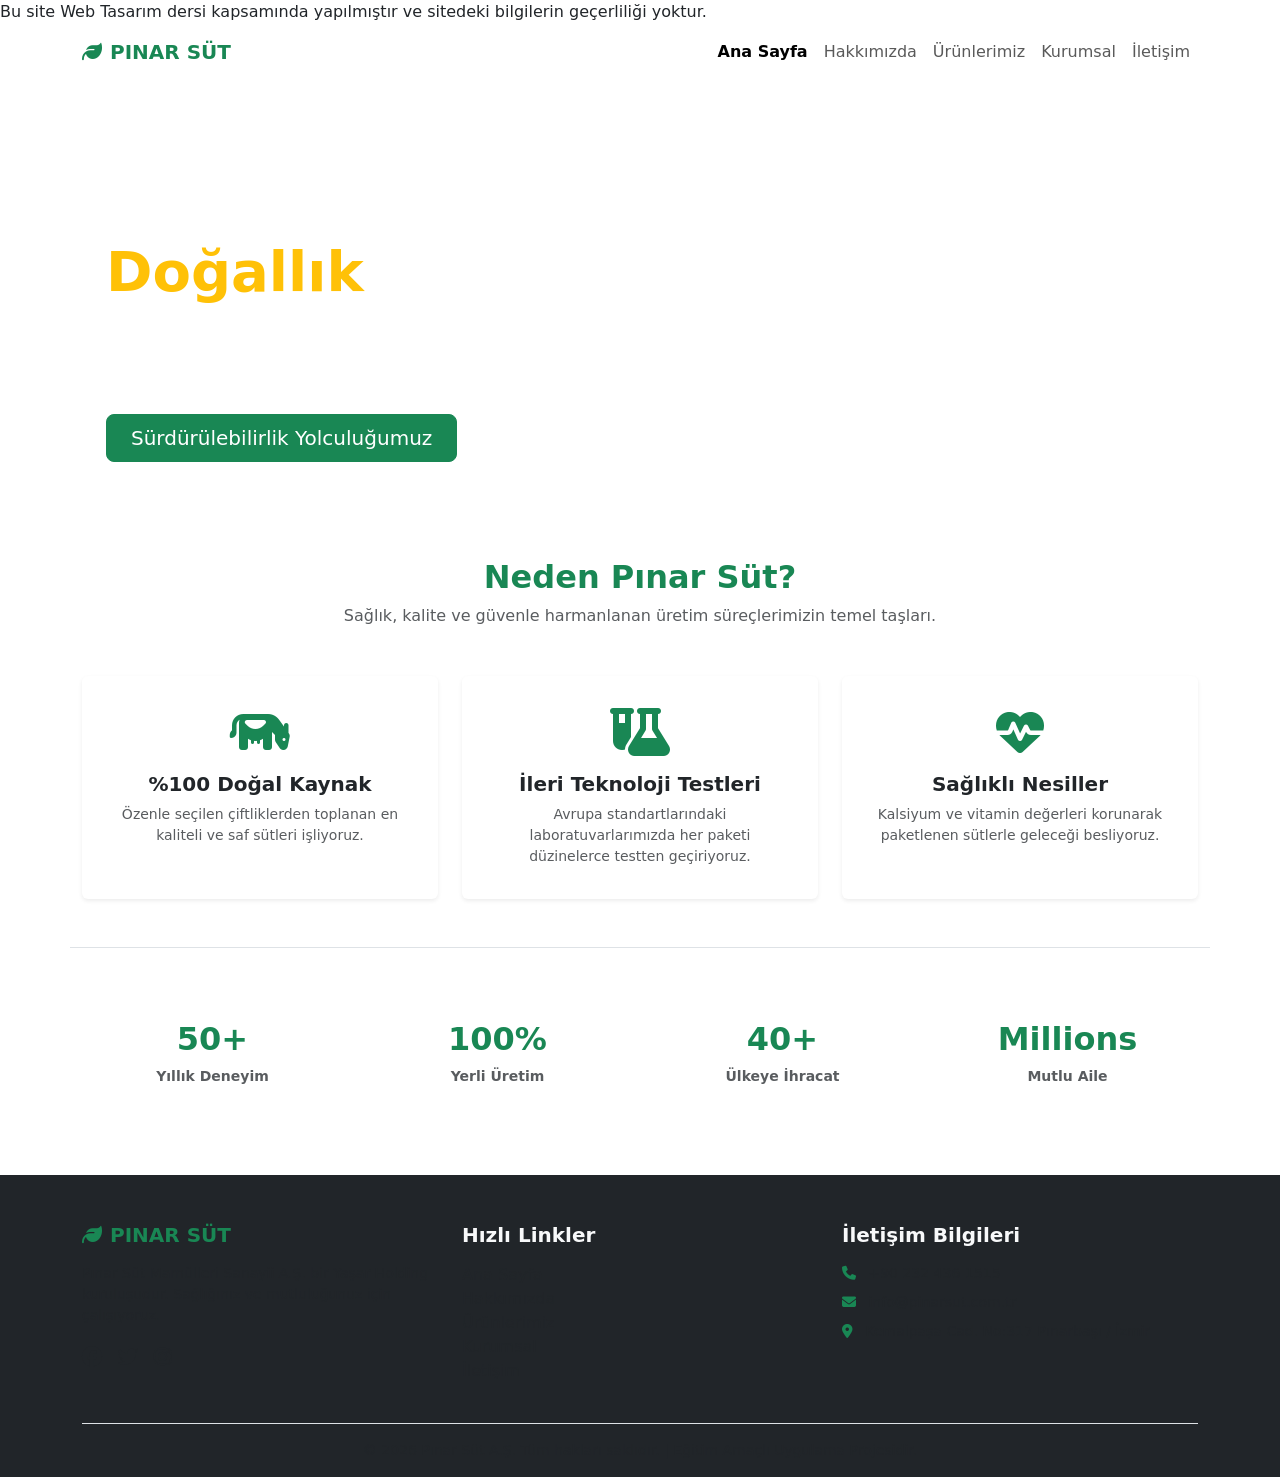
==== index.html @ a14b768b "Add files via upload" ====
<!DOCTYPE html>
<html lang="tr">
<head>
    <meta charset="UTF-8">
    <meta name="viewport" content="width=device-width, initial-scale=1.0">
    <title>Pınar Süt - Yaşam Pınarım | Ana Sayfa</title>
    <link href="https://cdn.jsdelivr.net/npm/bootstrap@5.3.0/dist/css/bootstrap.min.css" rel="stylesheet">
    <link rel="stylesheet" href="https://cdnjs.cloudflare.com/ajax/libs/font-awesome/6.4.0/css/all.min.css">
    <link rel="stylesheet" href="css/style.css">
</head>
<body>

    <div class="top-warning-bar">
        Bu site Web Tasarım dersi kapsamında yapılmıştır ve sitedeki bilgilerin geçerliliği yoktur.
    </div>

    <nav class="navbar navbar-expand-lg navbar-light bg-white sticky-nav">
        <div class="container">
            <a class="navbar-brand fw-bold text-success" href="index.html">
                <i class="fa-solid fa-leaf me-2"></i>PINAR SÜT
            </a>
            <button class="navbar-toggler" type="button" data-bs-toggle="collapse" data-bs-target="#pinarNavbar">
                <span class="navbar-toggler-icon"></span>
            </button>
            <div class="collapse navbar-collapse" id="pinarNavbar">
                <ul class="navbar-nav ms-auto mb-2 mb-lg-0">
                    <li class="nav-item"><a class="nav-link active fw-bold" href="index.html">Ana Sayfa</a></li>
                    <li class="nav-item"><a class="nav-link" href="hakkimizda.html">Hakkımızda</a></li>
                    <li class="nav-item"><a class="nav-link" href="hizmetler.html">Ürünlerimiz</a></li>
                    <li class="nav-item"><a class="nav-link" href="kurumsal.html">Kurumsal</a></li>
                    <li class="nav-item"><a class="nav-link" href="iletisim.html">İletişim</a></li>
                </ul>
            </div>
        </div>
    </nav>

    <header class="hero-section text-white d-flex align-items-center">
        <div class="container text-center text-md-start">
            <div class="col-lg-6 bg-dark-overlay p-4 rounded">
                <h1 class="display-4 fw-bold">Nesillerdir Büyüten <span class="text-warning">Doğallık</span></h1>
                <p class="lead my-4">1973'ten beri her gün aynı sevgi ve titizlikle en taze sütleri sofralarınıza ulaştırıyoruz.</p>
                <button class="btn btn-success btn-lg px-4" id="heroBtn">Sürdürülebilirlik Yolculuğumuz</button>
            </div>
        </div>
    </header>

    <main class="container my-5 py-4">
        <div class="text-center mb-5">
            <h2 class="fw-bold text-success">Neden Pınar Süt?</h2>
            <p class="text-muted">Sağlık, kalite ve güvenle harmanlanan üretim süreçlerimizin temel taşları.</p>
        </div>
        
        <div class="row g-4">
            <div class="col-md-4">
                <div class="card h-100 text-center border-0 shadow-sm p-3 card-hover">
                    <div class="card-body">
                        <i class="fa-solid fa-cow fa-3x text-success mb-3"></i>
                        <h5 class="card-title fw-bold text-primary-dark">%100 Doğal Kaynak</h5>
                        <p class="card-text text-muted small">Özenle seçilen çiftliklerden toplanan en kaliteli ve saf sütleri işliyoruz.</p>
                    </div>
                </div>
            </div>
            <div class="col-md-4">
                <div class="card h-100 text-center border-0 shadow-sm p-3 card-hover">
                    <div class="card-body">
                        <i class="fa-solid fa-flask-vial fa-3x text-success mb-3"></i>
                        <h5 class="card-title fw-bold text-primary-dark">İleri Teknoloji Testleri</h5>
                        <p class="card-text text-muted small">Avrupa standartlarındaki laboratuvarlarımızda her paketi düzinelerce testten geçiriyoruz.</p>
                    </div>
                </div>
            </div>
            <div class="col-md-4">
                <div class="card h-100 text-center border-0 shadow-sm p-3 card-hover">
                    <div class="card-body">
                        <i class="fa-solid fa-heart-pulse fa-3x text-success mb-3"></i>
                        <h5 class="card-title fw-bold text-primary-dark">Sağlıklı Nesiller</h5>
                        <p class="card-text text-muted small">Kalsiyum ve vitamin değerleri korunarak paketlenen sütlerle geleceği besliyoruz.</p>
                    </div>
                </div>
            </div>
        </div>

        <div class="row text-center mt-5 pt-5 border-top g-4">
            <div class="col-6 col-md-3">
                <h2 class="fw-bold text-success">50+</h2>
                <p class="text-muted small fw-bold">Yıllık Deneyim</p>
            </div>
            <div class="col-6 col-md-3">
                <h2 class="fw-bold text-success">100%</h2>
                <p class="text-muted small fw-bold">Yerli Üretim</p>
            </div>
            <div class="col-6 col-md-3">
                <h2 class="fw-bold text-success">40+</h2>
                <p class="text-muted small fw-bold">Ülkeye İhracat</p>
            </div>
            <div class="col-6 col-md-3">
                <h2 class="fw-bold text-success">Millions</h2>
                <p class="text-muted small fw-bold">Mutlu Aile</p>
            </div>
        </div>
    </main>

    <footer class="bg-dark text-white pt-5 pb-3">
        <div class="container">
            <div class="row g-4">
                <div class="col-md-4">
                    <h5 class="fw-bold text-success mb-3"><i class="fa-solid fa-leaf me-2"></i>PINAR SÜT</h5>
                    <p class="text-muted small">Pınar Süt Mamülleri Sanayii A.Ş. bir Yaşar Holding kuruluşudur. Sağlığınız ve mutluluğunuz için çalışıyoruz.</p>
                    <div class="d-flex gap-3 fs-5 mt-3">
                        <a href="#" class="text-muted hover-icon"><i class="fa-brands fa-facebook"></i></a>
                        <a href="#" class="text-muted hover-icon"><i class="fa-brands fa-twitter"></i></a>
                        <a href="#" class="text-muted hover-icon"><i class="fa-brands fa-instagram"></i></a>
                    </div>
                </div>
                <div class="col-md-4">
                    <h5 class="fw-bold text-light mb-3">Hızlı Linkler</h5>
                    <ul class="list-unstyled footer-links">
                        <li><a href="index.html" class="text-muted text-decoration-none">Ana Sayfa</a></li>
                        <li><a href="hakkimizda.html" class="text-muted text-decoration-none">Hakkımızda</a></li>
                        <li><a href="hizmetler.html" class="text-muted text-decoration-none">Ürünlerimiz</a></li>
                        <li><a href="kurumsal.html" class="text-muted text-decoration-none">Kurumsal</a></li>
                        <li><a href="iletisim.html" class="text-muted text-decoration-none">İletişim</a></li>
                    </ul>
                </div>
                <div class="col-md-4">
                    <h5 class="fw-bold text-light mb-3">İletişim Bilgileri</h5>
                    <ul class="list-unstyled text-muted small">
                        <li class="mb-2"><i class="fa-solid fa-phone me-2 text-success"></i> +90 232 436 1515</li>
                        <li class="mb-2"><i class="fa-solid fa-envelope me-2 text-success"></i> info@pinarsut.com.tr</li>
                        <li class="mb-2"><i class="fa-solid fa-location-dot me-2 text-success"></i> Kemalpaşa Cad. No:317 Pınarbaşı / İzmir</li>
                    </ul>
                </div>
            </div>
            <div class="text-center text-muted small mt-4 pt-3 border-top">
                &copy; 2026 Pınar Süt A.Ş. Tüm hakları saklıdır. | Eğitim Amaçlı Uygulama Projesidir.
            </div>
        </div>
    </footer>

    <script src="https://cdn.jsdelivr.net/npm/bootstrap@5.3.0/dist/js/bootstrap.bundle.min.js"></script>
    <script src="js/script.js"></script>
</body>
</html>
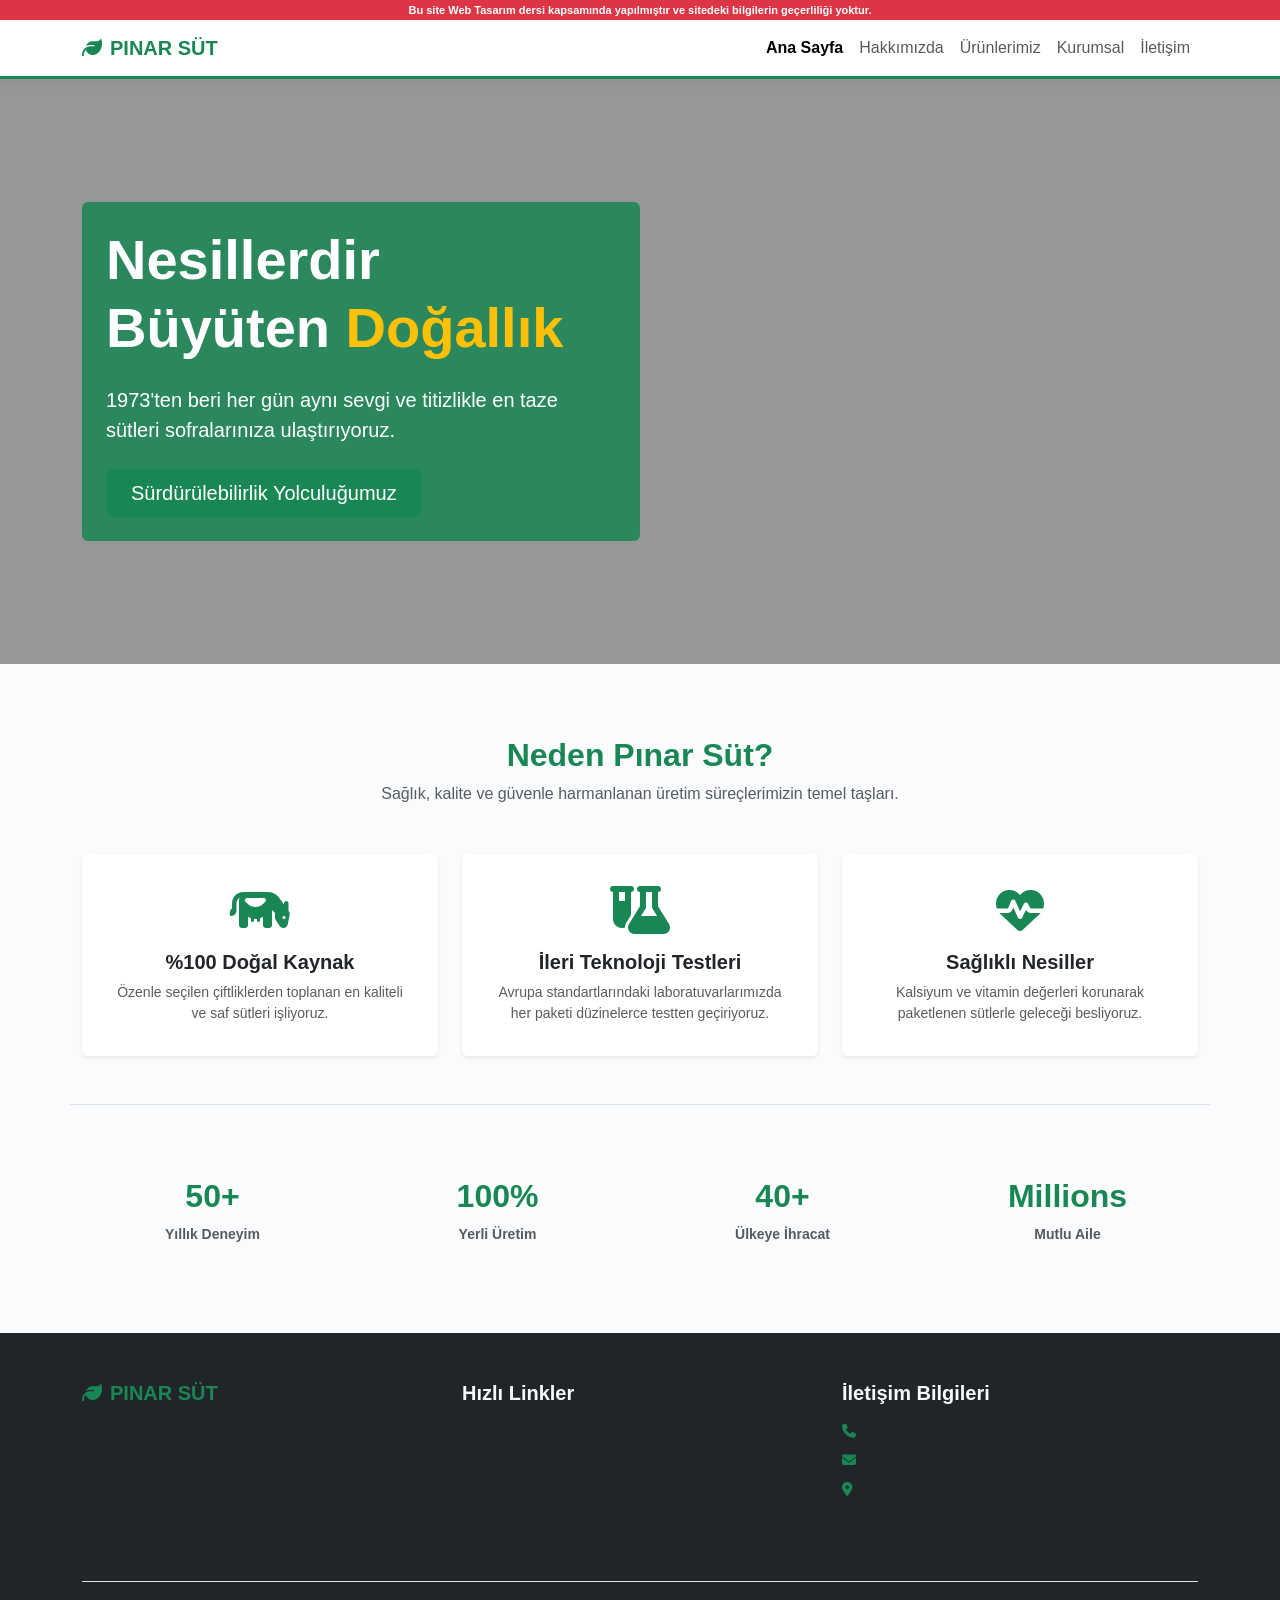
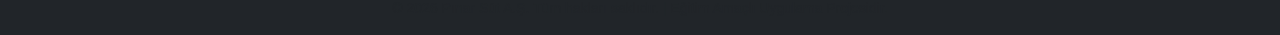
==== commit f42b9ff6: "Add files via upload" ====
--- a/css/style.css
+++ b/css/style.css
@@ -0,0 +1,76 @@
+/* GENEL DOĞRULAMA AYARLARI */
+body {
+    font-family: 'Segoe UI', Arial, sans-serif;
+    background-color: #fafbfc;
+    color: #2c3e50;
+    padding-top: 20px; /* Kırmızı sabit bar için zorunlu alan boşluğu */
+}
+
+/* KURAL 4: Sabit Üst Kırmızı Uyarı Alanı */
+.top-warning-bar {
+    position: fixed;
+    top: 0;
+    left: 0;
+    width: 100%;
+    height: 20px;
+    background-color: #dc3545; /* Kırmızı */
+    color: #ffffff; /* Beyaz */
+    text-align: center;
+    font-size: 11px;
+    line-height: 20px;
+    z-index: 9999;
+    font-weight: bold;
+}
+
+/* Yapışkan Navigasyon Çubuğu */
+.sticky-nav {
+    position: sticky;
+    top: 20px; /* Kırmızı uyarının hemen altında kalması için */
+    z-index: 1000;
+    border-bottom: 3px solid #198754; /* Pınar Yeşili Çizgi */
+    box-shadow: 0 4px 10px rgba(0,0,0,0.05);
+}
+
+/* HERO ALANI (Pınar Görsel Dil Uyumu) */
+.hero-section {
+    background: linear-gradient(rgba(0, 0, 0, 0.4), rgba(0, 0, 0, 0.4)), url('https://images.unsplash.com/photo-1527018601619-a508a2be00cd?q=80&w=1920') no-repeat center center;
+    background-size: cover;
+    height: 65vh;
+    min-height: 400px;
+}
+.bg-dark-overlay {
+    background: rgba(25, 135, 84, 0.85); /* Saydam Pınar Yeşili Tonu Overlay */
+}
+
+/* ALT SAYFA HERO YAPISI */
+.sub-hero {
+    background: linear-gradient(rgba(25, 135, 84, 0.9), rgba(11, 94, 55, 0.9));
+    padding: 50px 0;
+}
+
+/* Kart Hover Efektleri ve Özel Border */
+.border-top-success {
+    border-top: 4px solid #198754 !important;
+}
+.card-hover:hover {
+    transform: translateY(-5px);
+    transition: transform 0.3s ease;
+    box-shadow: 0 8px 15px rgba(0,0,0,0.1) !important;
+}
+
+.footer-links a:hover {
+    color: #198754 !important;
+    padding-left: 4px;
+    transition: all 0.2s ease;
+}
+
+/* RESPONSIVE AYARLAR (KURAL 7) */
+@media (max-width: 768px) {
+    .hero-section {
+        height: auto;
+        padding: 60px 0;
+    }
+    .hero-section h1 {
+        font-size: 2rem;
+    }
+}
